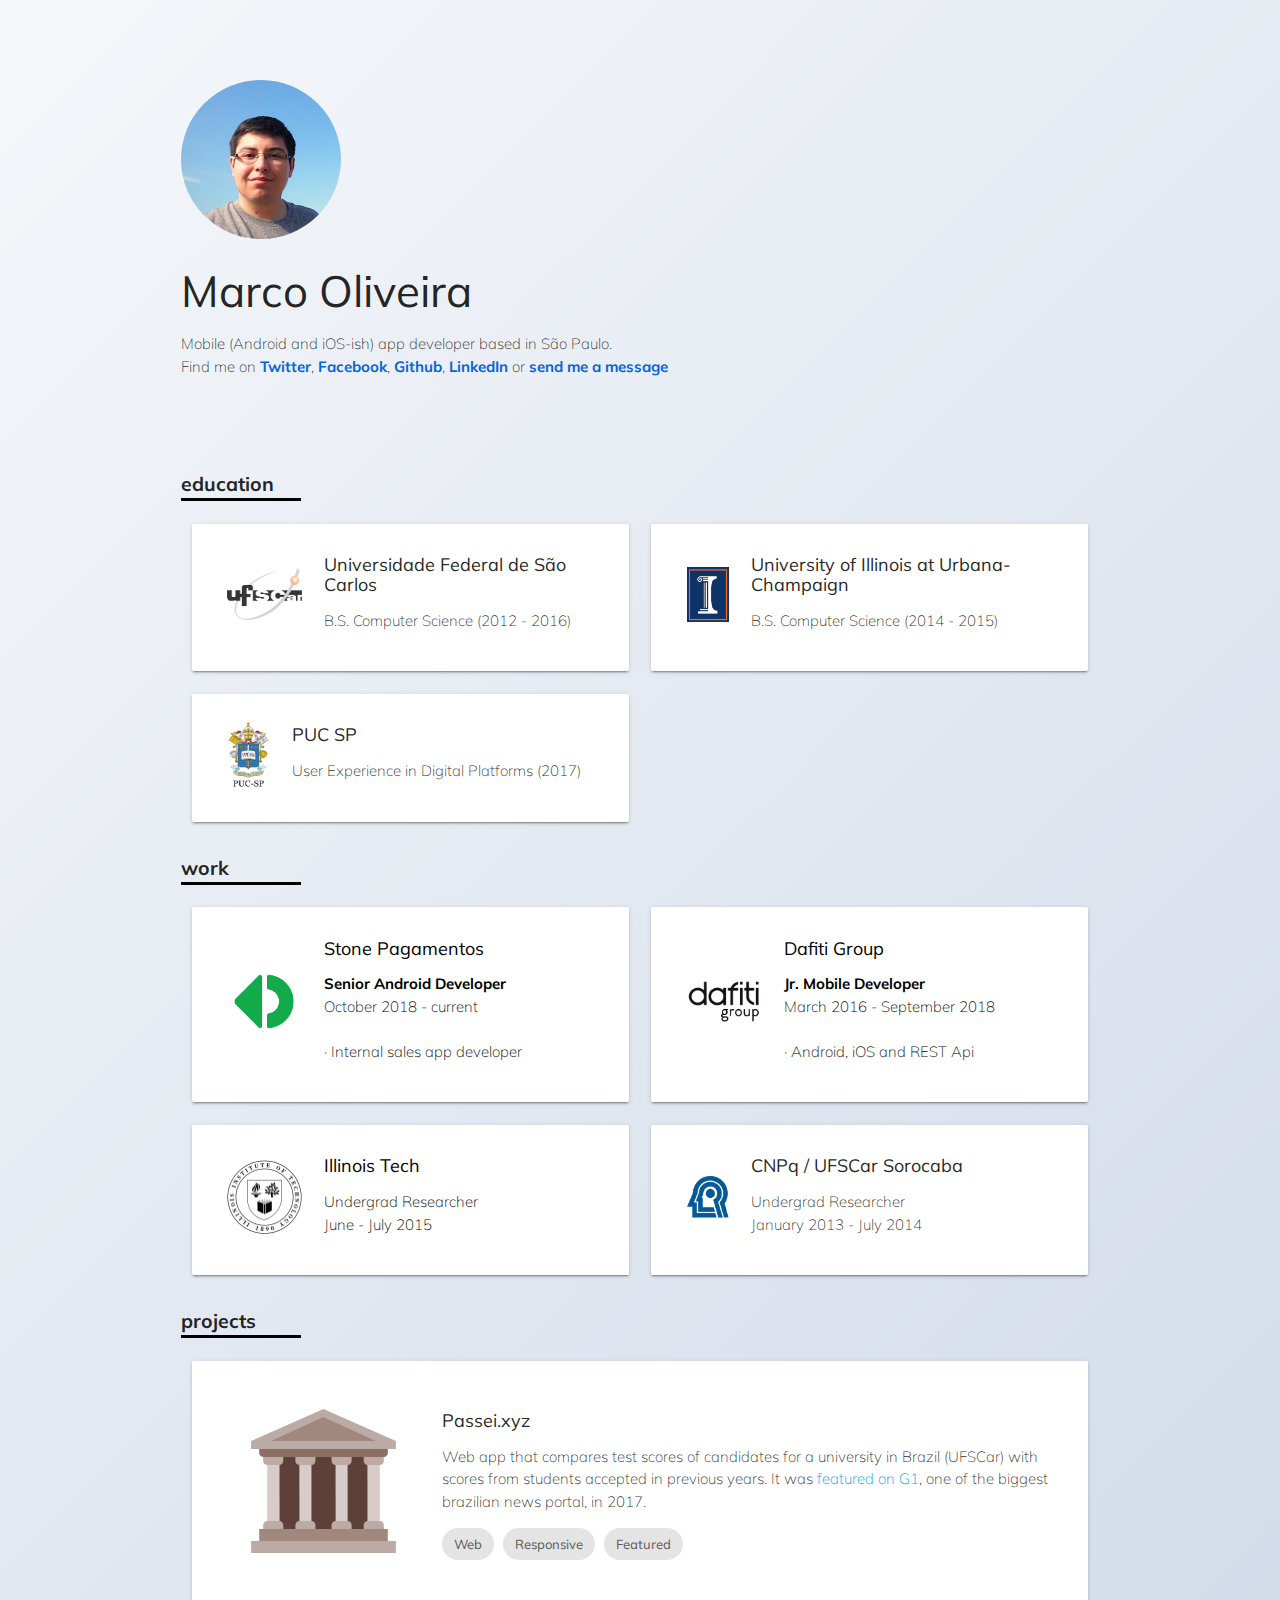
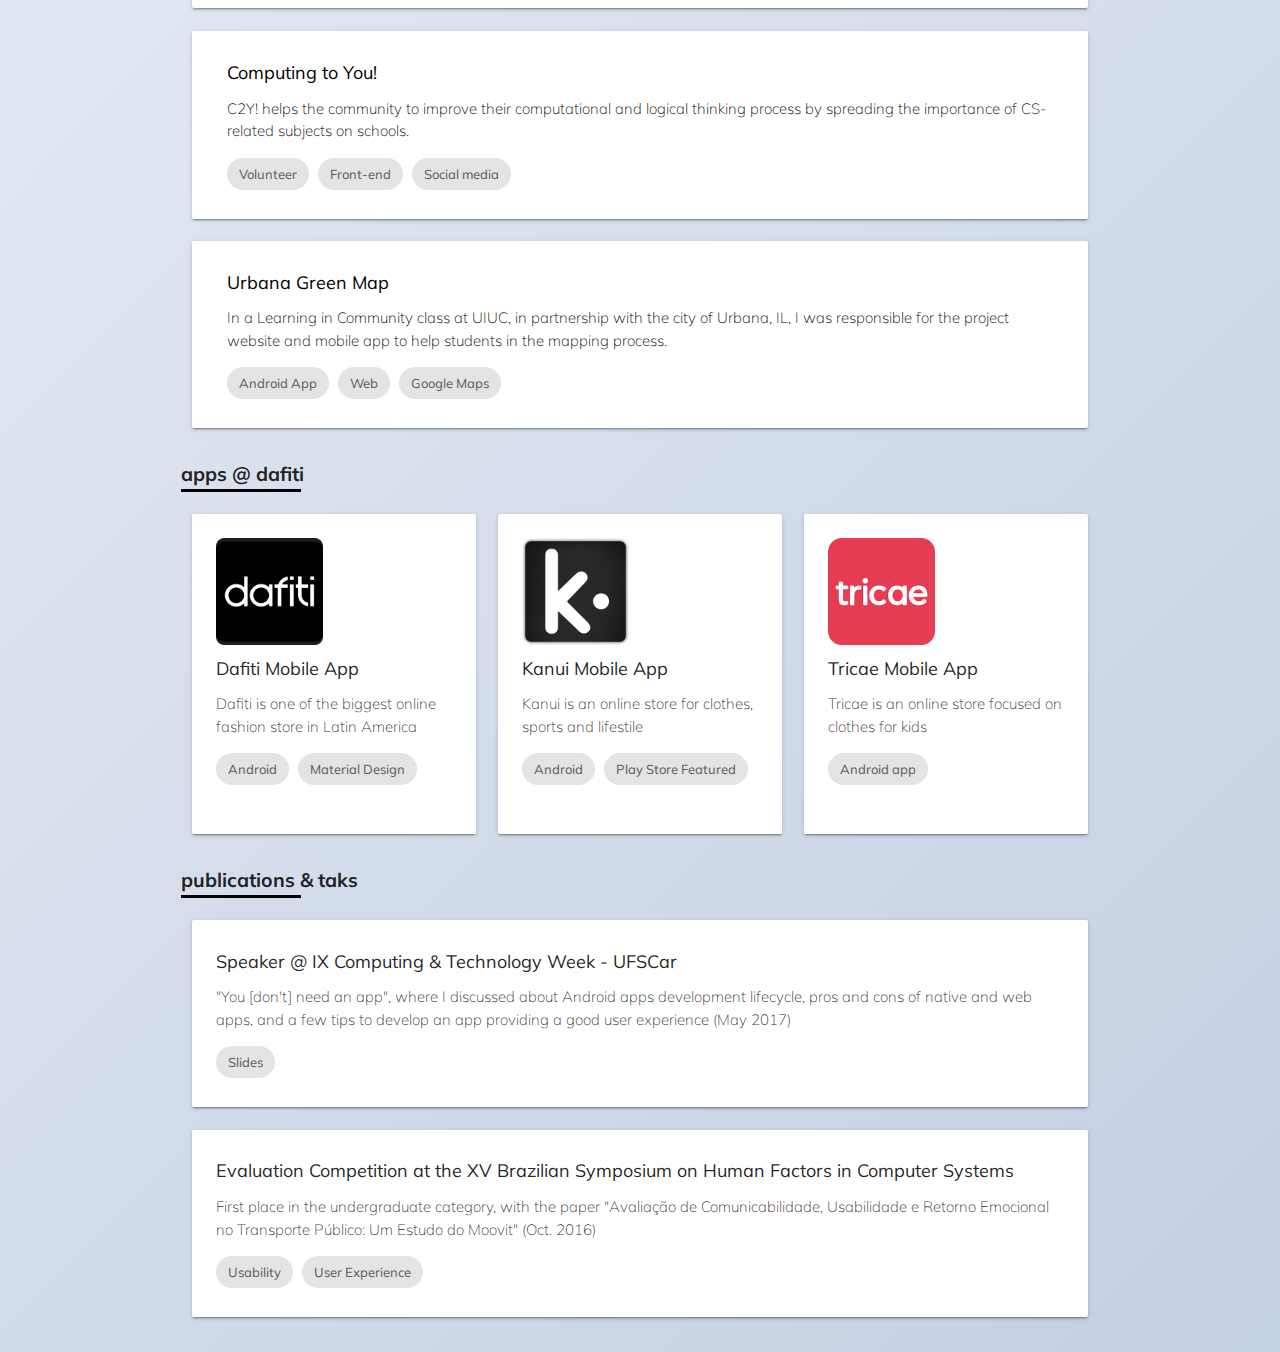
==== index.html @ 2e14934d "first commit" ====
<!doctype html>
<html lang="en">
<head>
	<meta charset="UTF-8">
	<title>Marco Oliveira</title>

	<link rel="stylesheet" href="./css/normalize.css">
	<link rel="stylesheet" href="./css/materialize.min.css">
	<link rel="stylesheet" href="./css/styles.css">
	<link href="https://fonts.googleapis.com/css?family=Lato|Muli" rel="stylesheet">
	<meta name="viewport" content="width=device-width, user-scalable=no, initial-scale=1.0, maximum-scale=1.0, minimum-scale=1.0">
</head>

<body>

	<main class="container">

		<section id="intro">
			<div class="row">
				<img class="profile-pic circle responsive-img" src="./img/me/profile.jpg">
				<h3>Marco Oliveira</h3>
				<p>Mobile (Android and iOS-ish) app developer based in São Paulo.
				<br>Find me on <a href="https://twitter.com/maarcooliveira" class="social-link">Twitter</a>, <a href="https://facebook.com/maarcooliveira" class="social-link">Facebook</a>, <a href="https://github.com/maarcooliveira" class="social-link">Github</a>, <a href="https://linkedin.com/in/maarcooliveira" class="social-link">LinkedIn</a> or <a href="mailto:oliveira.marco.andre@gmail.com" class="social-link">send me a message</a></p>
				<!-- social network icons -->
			</div>
		</section>

		<section id="edu">
			<div class="row">
				<h4 class="section-title">education</h4>
				<div class="divider"></div>

				

				<div class="col s12 m6">
					<div class="card-panel white">
						<div class="valign-wrapper">
							<div class="col s3">
								<img class="edu-image responsive-img" src="./img/edu/ufscar.png">
							</div>
							<div class="col s9">
								<h6>Universidade Federal de São Carlos</h6>
								<p class="text-justify">B.S. Computer Science (2012 - 2016)</p>
							</div>
						</div>
					</div>
				</div>

				<div class="col s12 m6">
					<div class="card-panel white">
						<div class="valign-wrapper">
							<div class="col s2">
								<img class="edu-image responsive-img" src="./img/edu/uiuc.png">
							</div>
							<div class="col s10">
								<h6>University of Illinois at Urbana-Champaign</h6>
								<p class="text-justify">B.S. Computer Science (2014 - 2015)</p>
							</div>
						</div>
					</div>
				</div>

				<div class="col s12 m6">
					<div class="card-panel white">
						<div class="valign-wrapper">
							<div class="col s2">
								<img class="edu-image responsive-img" src="./img/edu/puc.png">
							</div>
							<div class="col s10">
								<h6>PUC SP</h6>
								<p class="text-justify">User Experience in Digital Platforms (2017)</p>
							</div>
						</div>
					</div>
				</div>
			</div>
		</section>

		<section id="work">
			<div class="row">
				<h4 class="section-title">work</h4>
				<div class="divider"></div>

				<div class="col s12 m6">
					<div class="card-panel white hoverable">
						<a class="valign-wrapper card-link" href="https://www.stone.com.br" target="_blank">
							<div class="col s3">
								<img class="edu-image responsive-img" src="./img/work/stone.png">
							</div>
							<div class="col s9">
								<h6>Stone Pagamentos</h6>
								<p class="text-justify"><b>Senior Android Developer</b> <br>October 2018 - current
								<!-- <br> · Android developer -->
								<!-- <br> · Mobile API developer -->
								<br><br> · Internal sales app developer</p>
							</div>
						</a>
					</div>
				</div>

				<div class="col s12 m6">
					<div class="card-panel white hoverable">
						<a class="valign-wrapper card-link" href="https://dafiti.com.br" target="_blank">
							<div class="col s3">
								<img class="edu-image responsive-img" src="./img/work/dafiti.png">
							</div>
							<div class="col s9">
								<h6>Dafiti Group</h6>
								<p class="text-justify"><b>Jr. Mobile Developer</b> <br>March 2016 - September 2018
								<!-- <br> · Android developer -->
								<!-- <br> · Mobile API developer -->
								<br><br> · Android, iOS and REST Api</p>
							</div>
						</a>
					</div>
				</div>

				<div class="col s12 m6">
					<div class="card-panel white hoverable">
						<a class="valign-wrapper card-link" href="https://iit.edu" target="_blank">
							<div class="col s3">
								<img class="edu-image responsive-img" src="./img/work/iit.png">
							</div>
							<div class="col s9">
								<h6>Illinois Tech</h6>
								<p class="text-justify">Undergrad Researcher <br>June - July 2015</p>
							</div>
						</a>
					</div>
				</div>

				<div class="col s12 m6">
					<div class="card-panel white">
						<div class="valign-wrapper">
							<div class="col s2">
								<img class="edu-image responsive-img" src="./img/work/cnpq.png">
							</div>
							<div class="col s10">
								<h6>CNPq / UFSCar Sorocaba</h6>
								<p class="text-justify">Undergrad Researcher <br>January 2013 - July 2014</p>
							</div>
						</div>
					</div>
				</div>
			</div>
		</section>

		<section id="projects">
			<div class="row">
				<h4 class="section-title">projects</h4>
				<div class="divider"></div>

				<div class="col s12">
					<div class="card-panel white hide-on-small-only">
						<div class="valign-wrapper">
							<div class="col s4">
								<img class="edu-image responsive-img" src="./img/projects/passei.svg">
							</div>
							<div class="col s12">
								<h6>Passei.xyz</h6>
								<p class="text-justify">Web app that compares test scores of candidates for a university in Brazil (UFSCar) with scores from students accepted in previous years. It was <a href="http://g1.globo.com/sp/sao-carlos-regiao/noticia/2017/01/veterano-da-ufscar-cria-site-para-ajudar-estudantes-em-busca-de-vaga.html">featured on G1</a>, one of the biggest brazilian news portal, in 2017.</p>
								<div class="chip">Web</div> <div class="chip">Responsive</div> <div class="chip">Featured</div>
							</div>
						</div>
					</div>
				</div>

				<div class="col s12">
					<div class="card-panel white hide-on-med-and-up">
						<div class="row">
							<div class="col s12">
								<img class="edu-image responsive-img" src="./img/projects/passei.svg">
							</div>
							<div class="col s12">
								<h6>Passei.xyz</h6>
								<p class="text-justify">Web app that compares test scores of candidates for a university in Brazil (UFSCar) with scores from students accepted in previous years. It was <a href="http://g1.globo.com/sp/sao-carlos-regiao/noticia/2017/01/veterano-da-ufscar-cria-site-para-ajudar-estudantes-em-busca-de-vaga.html">featured on G1</a>, one of the biggest brazilian news portal, in 2017.</p>
								<div class="chip">Web</div> <div class="chip">Responsive</div> <div class="chip">Featured</div>
							</div>
						</div>
					</div>
				</div>

				<div class="col s12">
					<div class="card-panel white hoverable">
						<a class="valign-wrapper card-link" href="http://uxleris.sor.ufscar.br/c2y" target="_blank">
							<div class="col s12">
								<h6>Computing to You!</h6>
								<p class="text-justify">C2Y! helps the community to improve their computational and logical thinking process by spreading the importance of CS-related subjects on schools.</p>
								<div class="chip">Volunteer</div> <div class="chip">Front-end</div> <div class="chip">Social media</div>
							</div>
						</a>
					</div>
				</div>

				<div class="col s12">
					<div class="card-panel white hoverable">
						<a class="valign-wrapper card-link" href="https://guarded-castle-6498.herokuapp.com/index.html" target="_blank">
							<div class="col s12">
								<h6>Urbana Green Map</h6>
								<p class="text-justify">In a Learning in Community class at UIUC, in partnership with the city of Urbana, IL, I was responsible for the project website and mobile app to help students in the mapping process.</p>
								<div class="chip">Android App</div> <div class="chip">Web</div> <div class="chip">Google Maps</div>
							</div>
						</a>
					</div>
				</div>

				<!-- <div class="col s12">
					<div class="card-panel white hoverable">
						<a class="valign-wrapper card-link" href="https://marcooliveira.me/projects/artistfinder/#/home" target="_blank">
							<div class="col s12">
								<h6>Artist Finder</h6>
								<p class="text-justify">Artist Finder is a database for artists and bands, being a place where people can find links to all verified social networks of these artistis, links to streaming services and their official website.</p>
								<div class="chip">University project</div> <div class="chip">Full stack</div>
							</div>
						</a>
					</div>
				</div>

				<div class="col s12">
					<div class="card-panel white hoverable">
						<a class="valign-wrapper card-link" href="https://marcooliveira.me/projects/taskmanager/#/tasks" target="_blank">
							<div class="col s12">
								<h6>Task Manager</h6>
								<p class="text-justify">A web task manager application developed as an MP for my web programming class. Based in the MEAN stack, I developed an API and the web app to consume it.</p>
							</div>
						</a>
					</div>
				</div>

				<div class="col s12">
					<div class="card-panel white hoverable">
						<a class="valign-wrapper card-link" href="https://github.com/maarcooliveira/Weather" target="_blank">
							<div class="col s12">
								<h6>Weather App</h6>
								<p class="text-justify">A simple Android Weather application that I developed during an internship position process as Android developer. Weather data taken using OpenWeatherMap API.</p>
							</div>
						</a>
					</div>
				</div> -->

			</div>
		</section>

		<section id="projects-work">
			<div class="row">
				<h4 class="section-title">apps @ dafiti</h4>
				<div class="divider"></div>

				<div class="col s12 m6 l4">
					<div class="card-panel white">
						<div class="row">
							<div class="col s4 m6">
								<img class="edu-image responsive-img" src="./img/projects/dafiti.webp">
							</div>
							<div class="col s12">
								<h6>Dafiti Mobile App</h6>
								<p class="text-justify">Dafiti is one of the biggest online fashion store in Latin America</p>
								<div class="chip">Android</div> <div class="chip">Material Design</div>
							</div>
						</div>
					</div>
				</div>

				<div class="col s12 m6 l4">
					<div class="card-panel white">
						<div class="row">
							<div class="col s4 m6">
								<img class="edu-image responsive-img" src="./img/projects/kanui.webp">
							</div>
							<div class="col s12">
								<h6>Kanui Mobile App</h6>
								<p class="text-justify">Kanui is an online store for clothes, sports and lifestile</p>
								<div class="chip">Android</div> <div class="chip">Play Store Featured</div>
							</div>
						</div>
					</div>
				</div>

				<div class="col s12 m6 l4">
					<div class="card-panel white">
						<div class="row">
							<div class="col s4 m6">
								<img class="edu-image responsive-img" src="./img/projects/tricae.webp">
							</div>
							<div class="col s12">
								<h6>Tricae Mobile App</h6>
								<p></p>
								<p class="text-justify">Tricae is an online store focused on clothes for kids</p>
								<div class="chip">Android app</div>
							</div>
						</div>
					</div>
				</div>

			</div>
		</section>

		<section id="publications">
			<div class="row">
				<h4 class="section-title">publications & taks</h4>
				<div class="divider"></div>

				<div class="col s12">
					<div class="card-panel white">
						<h6>Speaker @ IX Computing & Technology Week - UFSCar</h6>
						<p class="text-justify">"You [don't] need an app", where I discussed about Android apps development lifecycle, pros and cons of native and web apps, and a few tips to develop an app providing a good user experience (May 2017)</p>
						<a class="valign-wrapper card-link" href="http://bit.do/slides-secot" target="_blank"><div class="chip">Slides</div></a>
					</div>
				</div>

				<div class="col s12">
					<div class="card-panel white">
						<h6>Evaluation Competition at the XV Brazilian Symposium on Human Factors in Computer Systems</h6>
						<p class="text-justify">First place in the undergraduate category, with the paper "Avaliação de Comunicabilidade, Usabilidade e Retorno Emocional no Transporte Público: Um Estudo do Moovit" (Oct. 2016)</p>
						<div class="chip">Usability</div> <div class="chip">User Experience</div>
					</div>
				</div>
			</div>
		</section>

		<!-- <section id="skills">
			<h4 class="section-title">skills & tools</h4>
			<div class="divider"></div>
		</section> -->

	</main>

	<script src="./lib/jquery-2.1.3.min/index.js"></script>
	<script src="./js/script.js"></script>
	<script src="./js/materialize.min.js"></script>
	<script>
     (function(i,s,o,g,r,a,m){i['GoogleAnalyticsObject']=r;i[r]=i[r]||function(){
     (i[r].q=i[r].q||[]).push(arguments)},i[r].l=1*new Date();a=s.createElement(o),
     m=s.getElementsByTagName(o)[0];a.async=1;a.src=g;m.parentNode.insertBefore(a,m)
     })(window,document,'script','//www.google-analytics.com/analytics.js','ga');

     ga('create', 'UA-48088392-2', 'auto');
     ga('require', 'displayfeatures');
     ga('send', 'pageview');

   </script>
   <script type="application/ld+json">
   { "@context" : "http://schema.org",
     "@type" : "Person",
     "name" : "Marco Oliveira",
     "url" : "https://marcooliveira.me",
     "jobTitle" : "Android Developer",
     "sameAs" : [ "http://www.facebook.com/maarcooliveira",
         "http://instagram.com/maarcooliveira",
         "http://www.linkedin.com/in/maarcooliveira",
         "http://twitter.com/maarcooliveira"] 
   }
   </script>
</body>
</html>
---- css/styles.css ----
body {
	/*background: #f9f9f9;*/
	font-weight: 200;
	font-family: 'Muli', sans-serif;
	/*background-image: linear-gradient(120deg, #84fab0 0%, #8fd3f4 100%);*/
	/*background-image: linear-gradient(to top, #cfd9df 0%, #e2ebf0 100%);*/
	background-image: linear-gradient(135deg, #f5f7fa 0%, #c3cfe2 100%);
}

.e3du-image {
	height: 100px;
	padding: 20px;
}

.profile-pic {
	width: 160px;
}

#intro {
	margin-top: 80px;
	margin-bottom: 80px;
}

h6 {
	font-size: 1.2em;
}

h4 {
	/*font-weight: 700;*/
}

.social-link {
	font-weight: 700;
	color: #0366dd;
}

.divider {
	width: 120px;
	height: 3px;
	background: #000;
	margin-top: -10px;
	margin-bottom: 15px;
}

.section-title {
	font-weight: 700;
	font-size: 1.3em;
}

.card-link {
	color: #000000;
}

.card-link:hover {
	cursor: pointer;
}
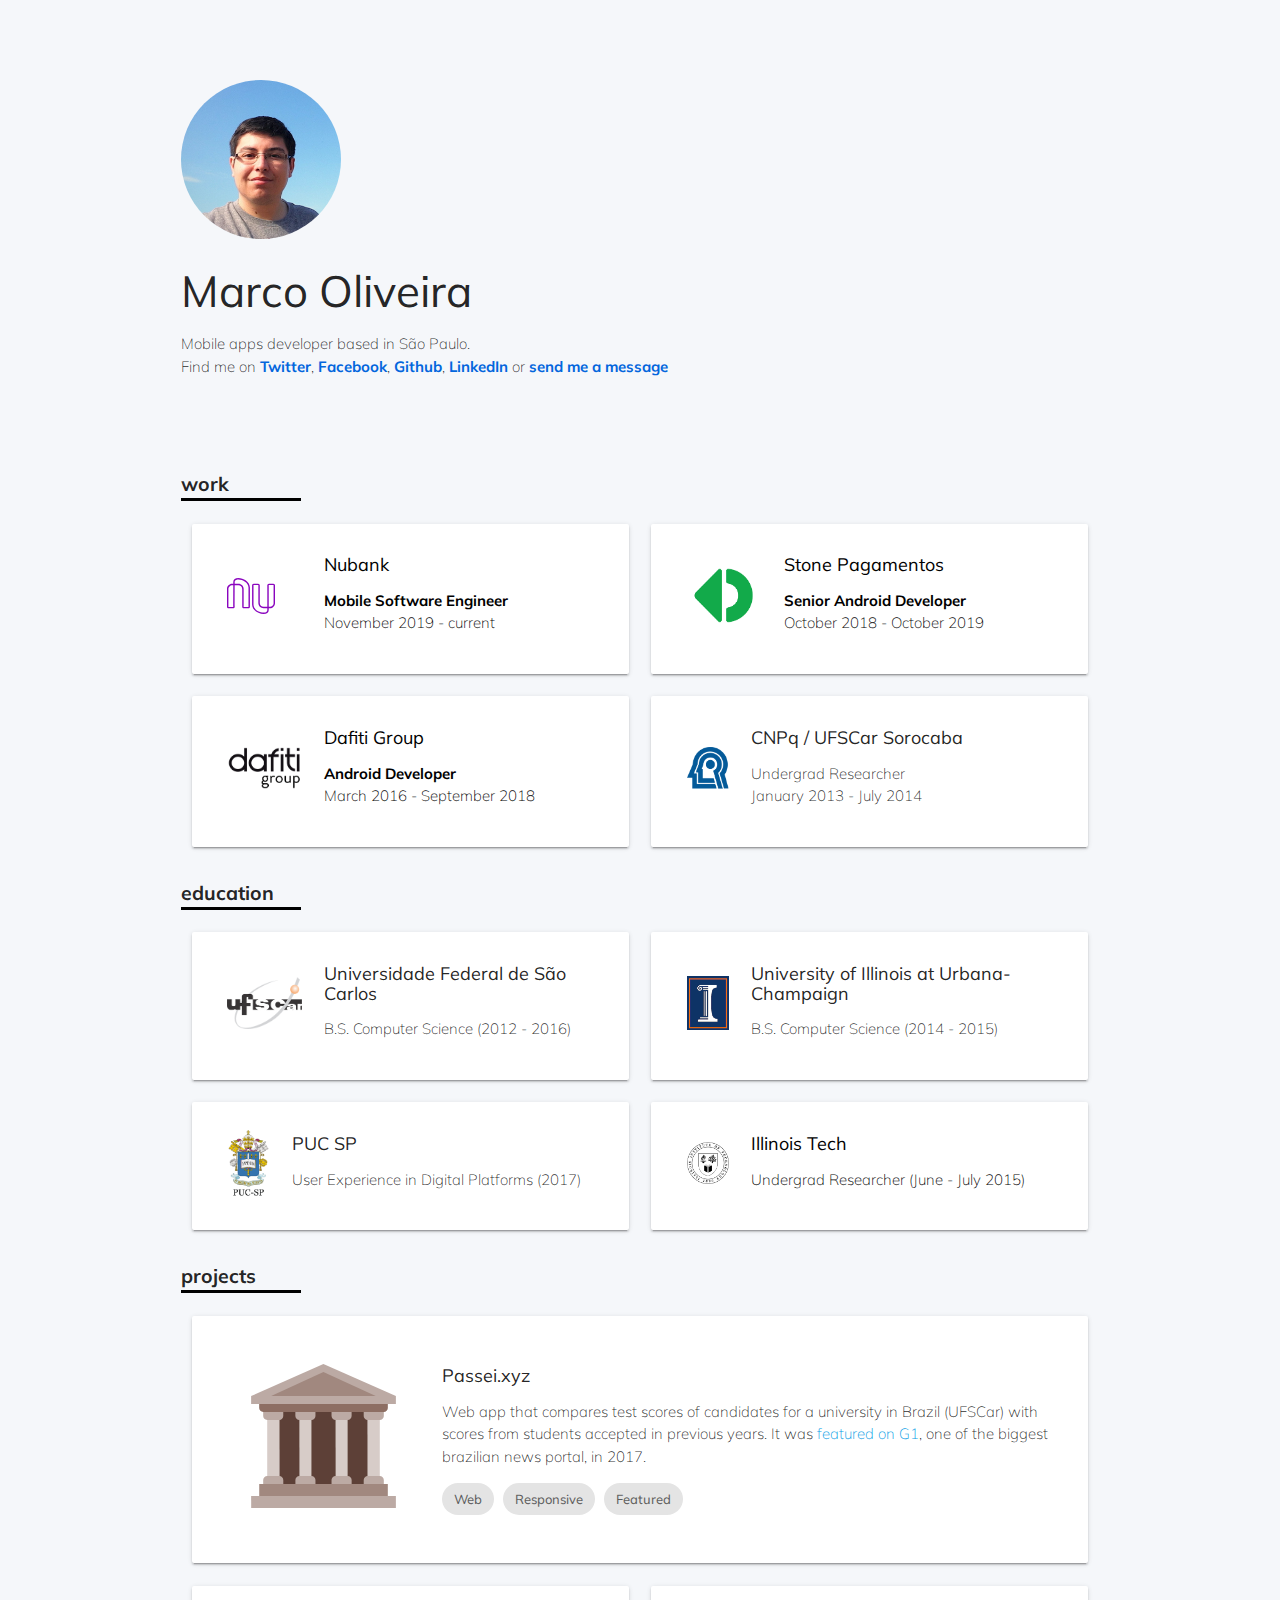
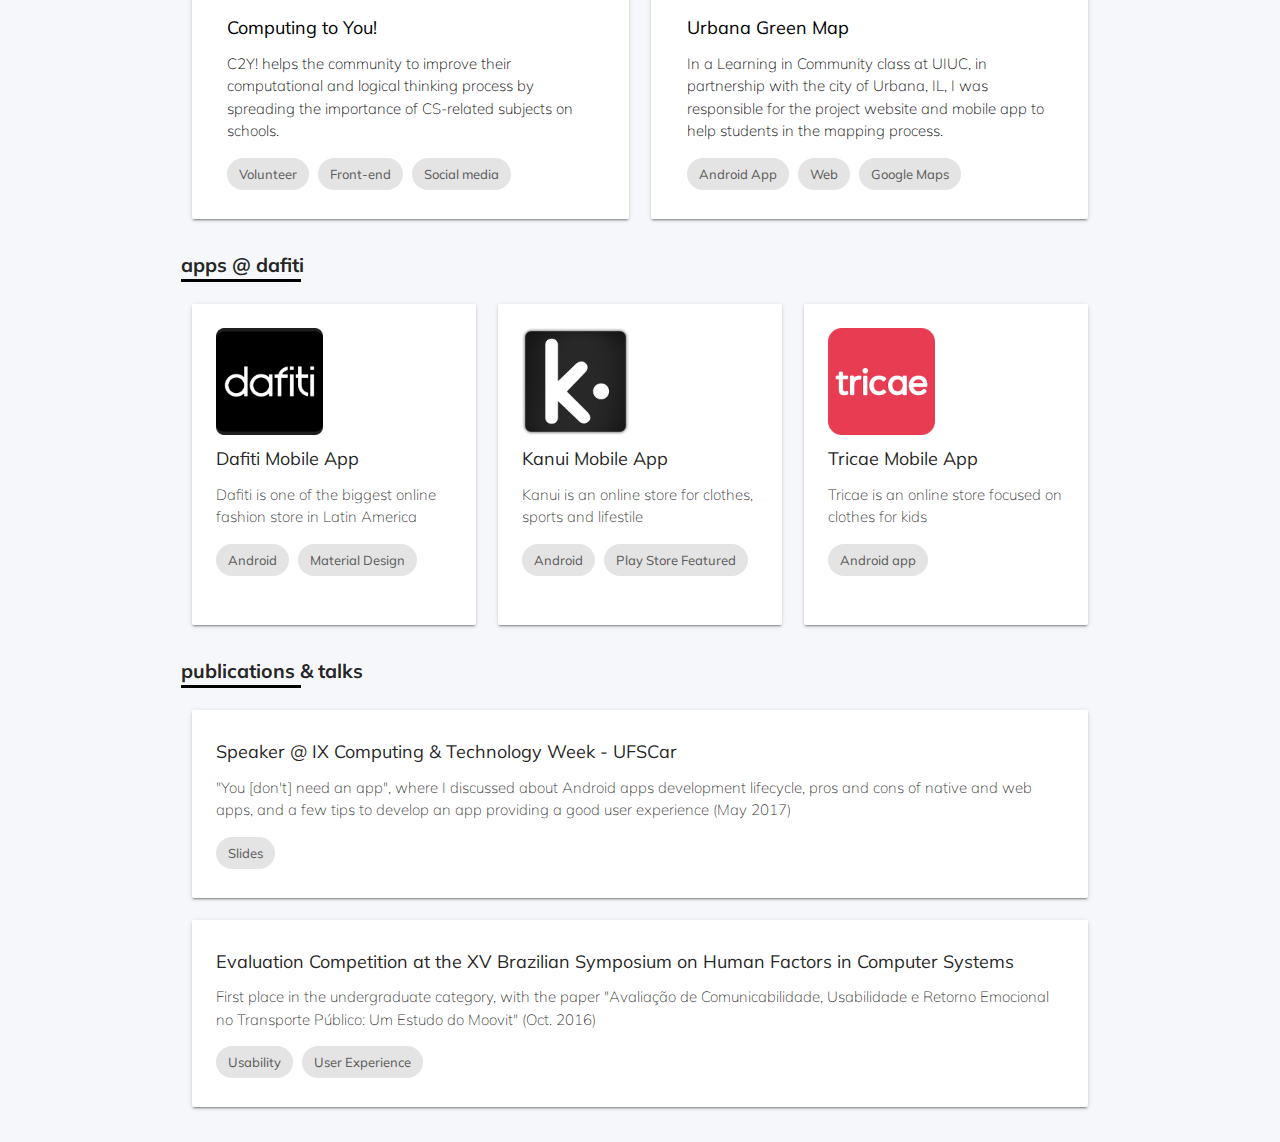
==== commit 2bac2c98: "Added new work" ====
--- a/index.html
+++ b/index.html
@@ -19,18 +19,88 @@
 			<div class="row">
 				<img class="profile-pic circle responsive-img" src="./img/me/profile.jpg">
 				<h3>Marco Oliveira</h3>
-				<p>Mobile (Android and iOS-ish) app developer based in São Paulo.
+				<p>Mobile apps developer based in São Paulo.
 				<br>Find me on <a href="https://twitter.com/maarcooliveira" class="social-link">Twitter</a>, <a href="https://facebook.com/maarcooliveira" class="social-link">Facebook</a>, <a href="https://github.com/maarcooliveira" class="social-link">Github</a>, <a href="https://linkedin.com/in/maarcooliveira" class="social-link">LinkedIn</a> or <a href="mailto:oliveira.marco.andre@gmail.com" class="social-link">send me a message</a></p>
 				<!-- social network icons -->
 			</div>
 		</section>
 
+		<section id="work">
+			<div class="row">
+				<h4 class="section-title">work</h4>
+				<div class="divider"></div>
+
+				<div class="col s12 m6">
+					<div class="card-panel white hoverable">
+						<a class="valign-wrapper card-link" href="https://www.nubank.com.br" target="_blank">
+							<div class="col s3">
+								<img class="edu-image responsive-img" src="./img/work/nubank.svg">
+							</div>
+							<div class="col s9">
+								<h6>Nubank</h6>
+								<p class="text-justify"><b>Mobile Software Engineer</b> <br>November 2019 - current
+								<!-- <br> · Android developer -->
+								<!-- <br> · Mobile API developer -->
+								<!-- <br><br> · Empowering people with great banking experience</p> -->
+							</div>
+						</a>
+					</div>
+				</div>
+
+				<div class="col s12 m6">
+					<div class="card-panel white hoverable">
+						<a class="valign-wrapper card-link" href="https://www.stone.com.br" target="_blank">
+							<div class="col s3">
+								<img class="edu-image responsive-img" src="./img/work/stone.png">
+							</div>
+							<div class="col s9">
+								<h6>Stone Pagamentos</h6>
+								<p class="text-justify"><b>Senior Android Developer</b> <br>October 2018 - October 2019
+								<!-- <br> · Android developer -->
+								<!-- <br> · Mobile API developer -->
+								<!-- <br><br> · Internal sales app developer</p> -->
+							</div>
+						</a>
+					</div>
+				</div>
+
+				<div class="col s12 m6">
+					<div class="card-panel white hoverable">
+						<a class="valign-wrapper card-link" href="https://dafiti.com.br" target="_blank">
+							<div class="col s3">
+								<img class="edu-image responsive-img" src="./img/work/dafiti.png">
+							</div>
+							<div class="col s9">
+								<h6>Dafiti Group</h6>
+								<p class="text-justify"><b>Android Developer</b> <br>March 2016 - September 2018
+								<!-- <br> · Android developer -->
+								<!-- <br> · Mobile API developer -->
+								<!-- <br><br> · Android, iOS and REST Api</p> -->
+							</div>
+						</a>
+					</div>
+				</div>
+
+				<div class="col s12 m6">
+					<div class="card-panel white">
+						<div class="valign-wrapper">
+							<div class="col s2">
+								<img class="edu-image responsive-img" src="./img/work/cnpq.png">
+							</div>
+							<div class="col s10">
+								<h6>CNPq / UFSCar Sorocaba</h6>
+								<p class="text-justify">Undergrad Researcher <br>January 2013 - July 2014</p>
+							</div>
+						</div>
+					</div>
+				</div>
+			</div>
+		</section>
+
 		<section id="edu">
 			<div class="row">
 				<h4 class="section-title">education</h4>
 				<div class="divider"></div>
-
-				
 
 				<div class="col s12 m6">
 					<div class="card-panel white">
@@ -73,75 +143,21 @@
 						</div>
 					</div>
 				</div>
-			</div>
-		</section>
-
-		<section id="work">
-			<div class="row">
-				<h4 class="section-title">work</h4>
-				<div class="divider"></div>
-
-				<div class="col s12 m6">
-					<div class="card-panel white hoverable">
-						<a class="valign-wrapper card-link" href="https://www.stone.com.br" target="_blank">
-							<div class="col s3">
-								<img class="edu-image responsive-img" src="./img/work/stone.png">
-							</div>
-							<div class="col s9">
-								<h6>Stone Pagamentos</h6>
-								<p class="text-justify"><b>Senior Android Developer</b> <br>October 2018 - current
-								<!-- <br> · Android developer -->
-								<!-- <br> · Mobile API developer -->
-								<br><br> · Internal sales app developer</p>
-							</div>
-						</a>
-					</div>
-				</div>
-
-				<div class="col s12 m6">
-					<div class="card-panel white hoverable">
-						<a class="valign-wrapper card-link" href="https://dafiti.com.br" target="_blank">
-							<div class="col s3">
-								<img class="edu-image responsive-img" src="./img/work/dafiti.png">
-							</div>
-							<div class="col s9">
-								<h6>Dafiti Group</h6>
-								<p class="text-justify"><b>Jr. Mobile Developer</b> <br>March 2016 - September 2018
-								<!-- <br> · Android developer -->
-								<!-- <br> · Mobile API developer -->
-								<br><br> · Android, iOS and REST Api</p>
-							</div>
-						</a>
-					</div>
-				</div>
 
 				<div class="col s12 m6">
 					<div class="card-panel white hoverable">
 						<a class="valign-wrapper card-link" href="https://iit.edu" target="_blank">
-							<div class="col s3">
+							<div class="col s2">
 								<img class="edu-image responsive-img" src="./img/work/iit.png">
 							</div>
-							<div class="col s9">
+							<div class="col s10">
 								<h6>Illinois Tech</h6>
-								<p class="text-justify">Undergrad Researcher <br>June - July 2015</p>
-							</div>
-						</a>
-					</div>
-				</div>
-
-				<div class="col s12 m6">
-					<div class="card-panel white">
-						<div class="valign-wrapper">
-							<div class="col s2">
-								<img class="edu-image responsive-img" src="./img/work/cnpq.png">
-							</div>
-							<div class="col s10">
-								<h6>CNPq / UFSCar Sorocaba</h6>
-								<p class="text-justify">Undergrad Researcher <br>January 2013 - July 2014</p>
-							</div>
-						</div>
-					</div>
-				</div>
+								<p class="text-justify">Undergrad Researcher (June - July 2015)</p>
+							</div>
+						</a>
+					</div>
+				</div>
+
 			</div>
 		</section>
 
@@ -180,7 +196,7 @@
 					</div>
 				</div>
 
-				<div class="col s12">
+				<div class="col s12 m6">
 					<div class="card-panel white hoverable">
 						<a class="valign-wrapper card-link" href="http://uxleris.sor.ufscar.br/c2y" target="_blank">
 							<div class="col s12">
@@ -192,7 +208,7 @@
 					</div>
 				</div>
 
-				<div class="col s12">
+				<div class="col s12 m6">
 					<div class="card-panel white hoverable">
 						<a class="valign-wrapper card-link" href="https://guarded-castle-6498.herokuapp.com/index.html" target="_blank">
 							<div class="col s12">
@@ -297,7 +313,7 @@
 
 		<section id="publications">
 			<div class="row">
-				<h4 class="section-title">publications & taks</h4>
+				<h4 class="section-title">publications & talks</h4>
 				<div class="divider"></div>
 
 				<div class="col s12">
--- a/css/styles.css
+++ b/css/styles.css
@@ -1,10 +1,10 @@
 body {
-	/*background: #f9f9f9;*/
+	background: #f5f7fa;
 	font-weight: 200;
 	font-family: 'Muli', sans-serif;
 	/*background-image: linear-gradient(120deg, #84fab0 0%, #8fd3f4 100%);*/
 	/*background-image: linear-gradient(to top, #cfd9df 0%, #e2ebf0 100%);*/
-	background-image: linear-gradient(135deg, #f5f7fa 0%, #c3cfe2 100%);
+	/*background-image: linear-gradient(135deg, #f5f7fa 0%, #c3cfe2 100%);*/
 }
 
 .e3du-image {
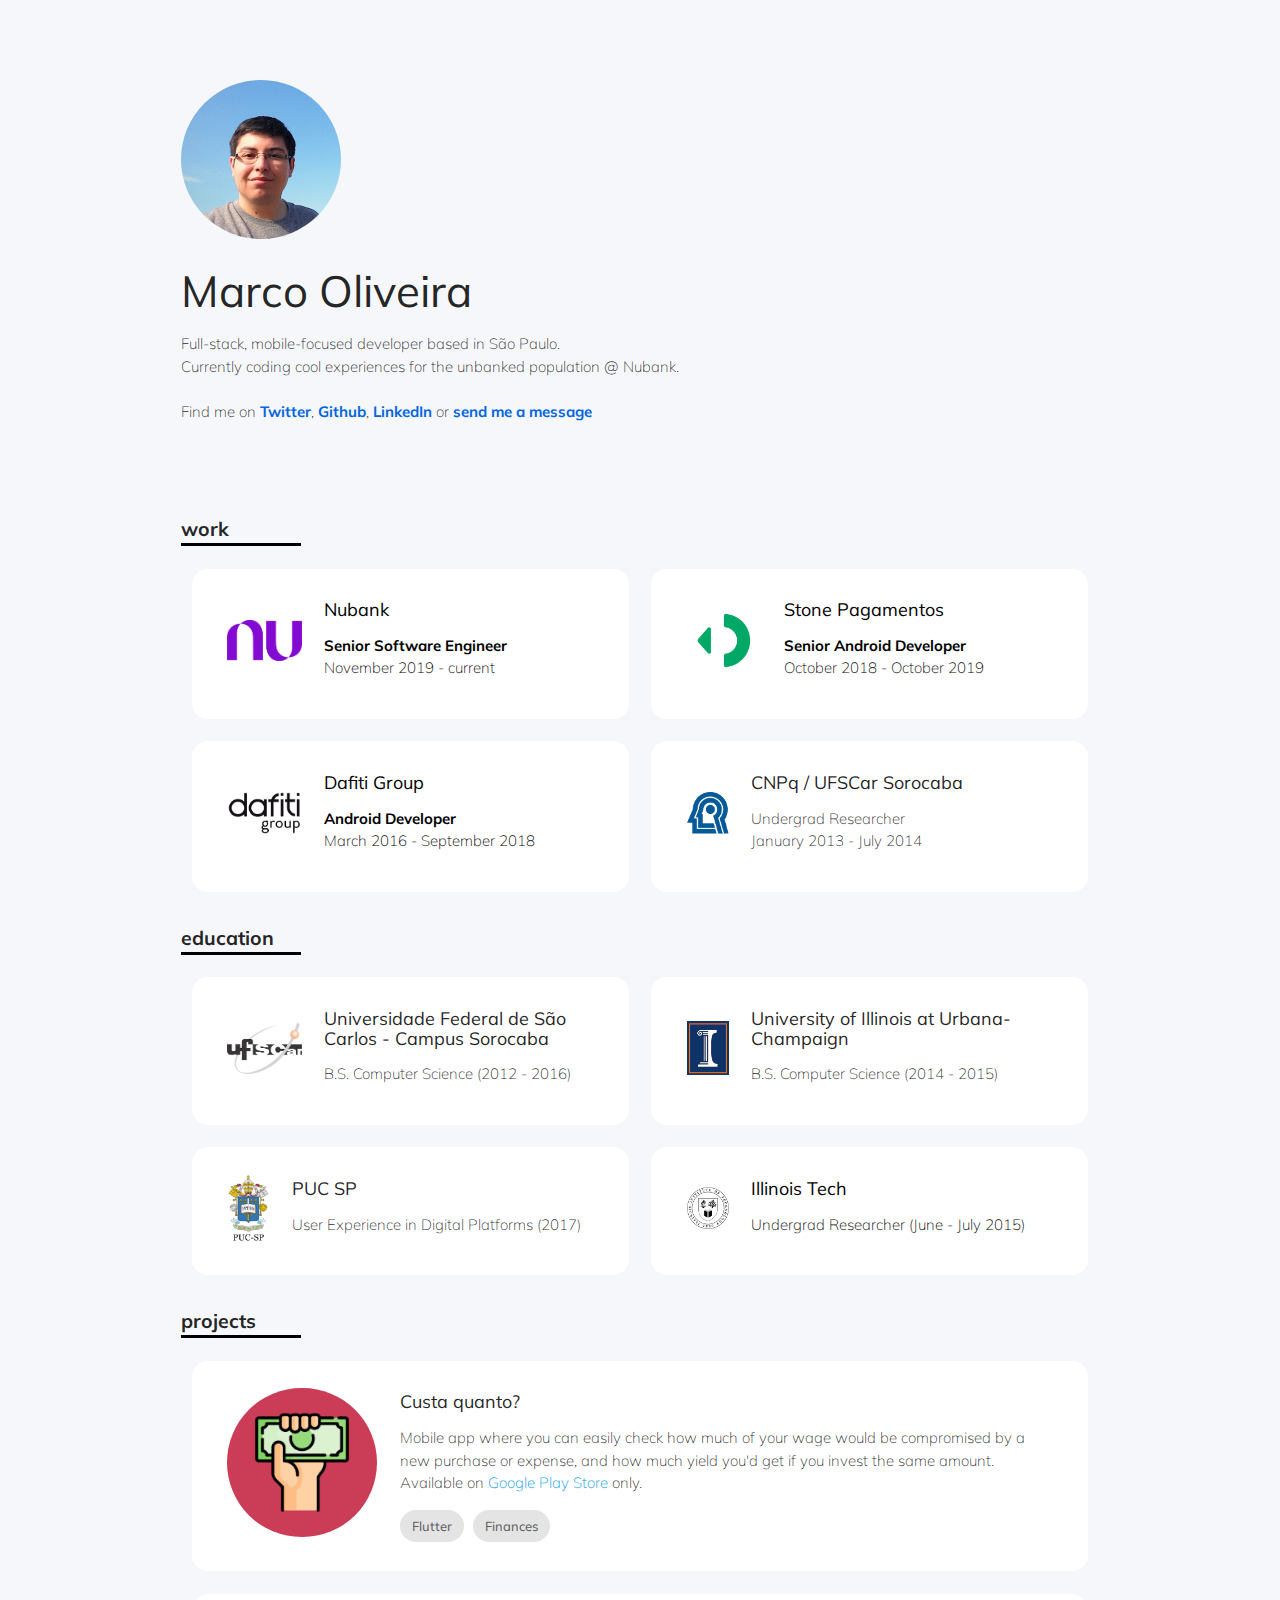
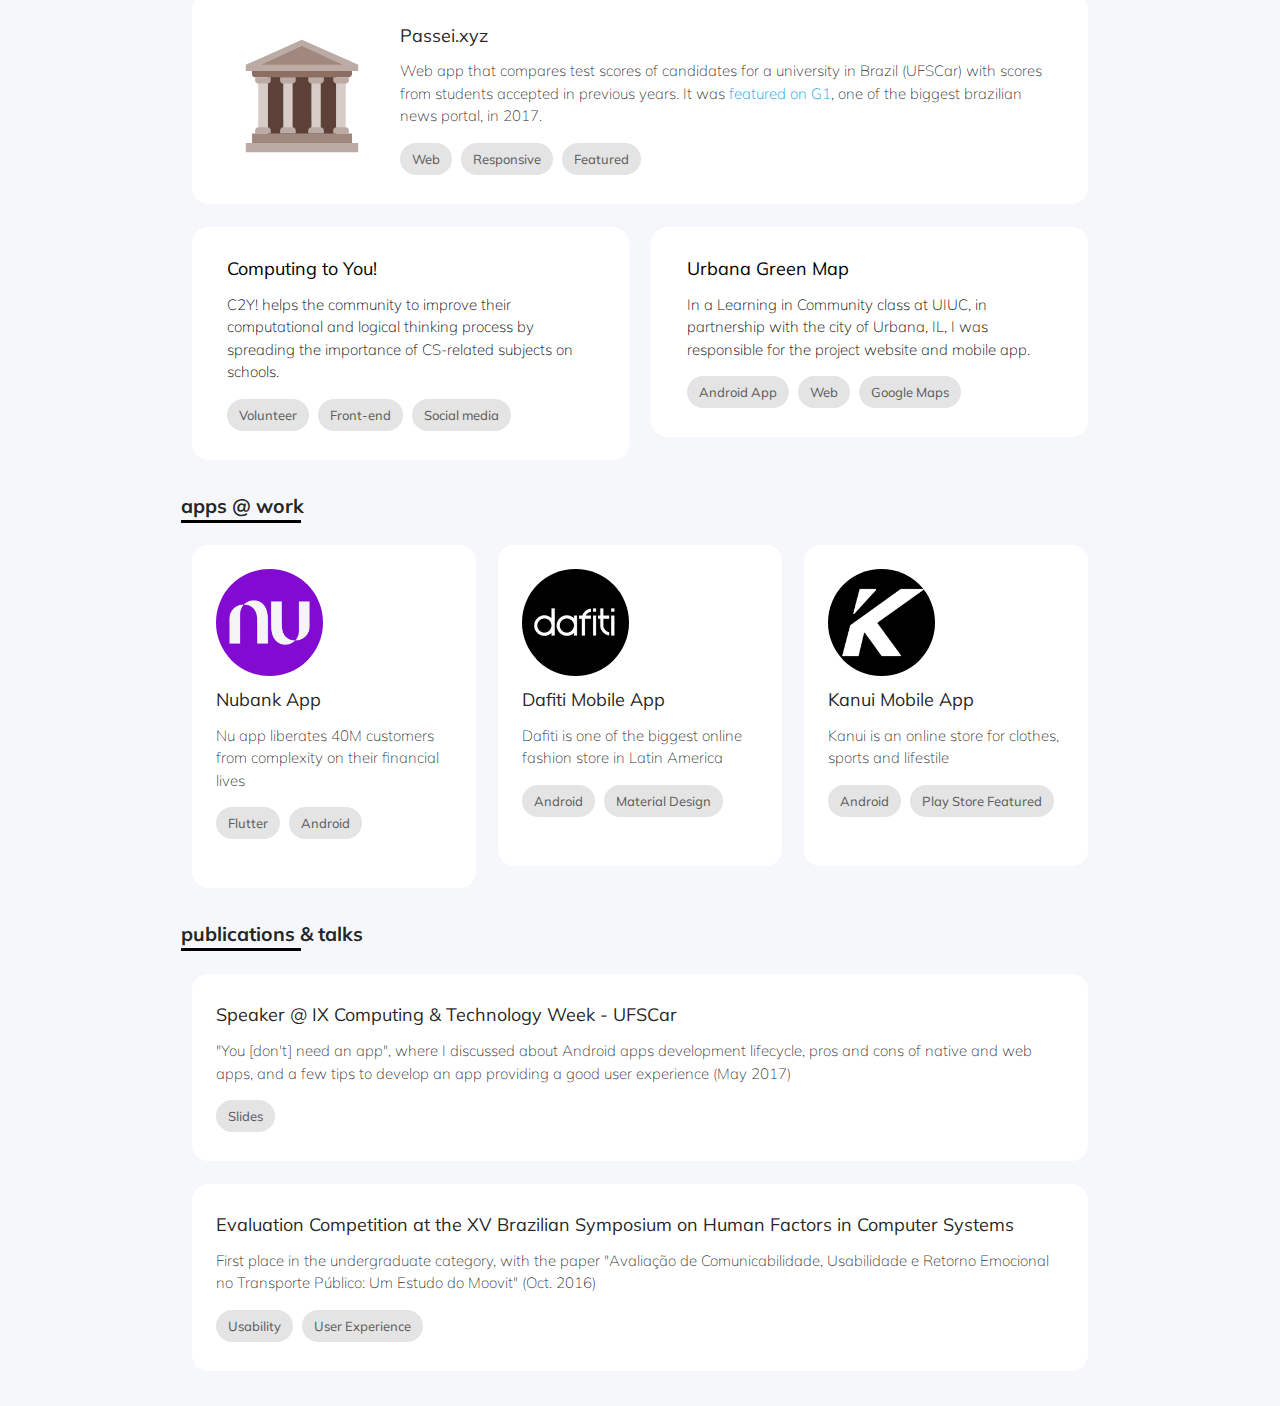
==== commit f272aa58: "2021 update" ====
--- a/index.html
+++ b/index.html
@@ -19,9 +19,9 @@
 			<div class="row">
 				<img class="profile-pic circle responsive-img" src="./img/me/profile.jpg">
 				<h3>Marco Oliveira</h3>
-				<p>Mobile apps developer based in São Paulo.
-				<br>Find me on <a href="https://twitter.com/maarcooliveira" class="social-link">Twitter</a>, <a href="https://facebook.com/maarcooliveira" class="social-link">Facebook</a>, <a href="https://github.com/maarcooliveira" class="social-link">Github</a>, <a href="https://linkedin.com/in/maarcooliveira" class="social-link">LinkedIn</a> or <a href="mailto:oliveira.marco.andre@gmail.com" class="social-link">send me a message</a></p>
-				<!-- social network icons -->
+				<p>Full-stack, mobile-focused developer based in São Paulo. 
+				<br>Currently coding cool experiences for the unbanked population @ Nubank.<br>
+				<br>Find me on <a href="https://twitter.com/maarcooliveira" class="social-link">Twitter</a>, <a href="https://github.com/maarcooliveira" class="social-link">Github</a>, <a href="https://linkedin.com/in/maarcooliveira" class="social-link">LinkedIn</a> or <a href="mailto:oliveira.marco.andre@gmail.com" class="social-link">send me a message</a></p>
 			</div>
 		</section>
 
@@ -31,14 +31,14 @@
 				<div class="divider"></div>
 
 				<div class="col s12 m6">
-					<div class="card-panel white hoverable">
+					<div class="card-panel white hoverable z-depth-0">
 						<a class="valign-wrapper card-link" href="https://www.nubank.com.br" target="_blank">
 							<div class="col s3">
-								<img class="edu-image responsive-img" src="./img/work/nubank.svg">
+								<img class="edu-image responsive-img" src="./img/work/nubank.png">
 							</div>
 							<div class="col s9">
 								<h6>Nubank</h6>
-								<p class="text-justify"><b>Mobile Software Engineer</b> <br>November 2019 - current
+								<p class="text-justify"><b>Senior Software Engineer</b> <br>November 2019 - current
 								<!-- <br> · Android developer -->
 								<!-- <br> · Mobile API developer -->
 								<!-- <br><br> · Empowering people with great banking experience</p> -->
@@ -48,7 +48,7 @@
 				</div>
 
 				<div class="col s12 m6">
-					<div class="card-panel white hoverable">
+					<div class="card-panel white hoverable z-depth-0">
 						<a class="valign-wrapper card-link" href="https://www.stone.com.br" target="_blank">
 							<div class="col s3">
 								<img class="edu-image responsive-img" src="./img/work/stone.png">
@@ -65,7 +65,7 @@
 				</div>
 
 				<div class="col s12 m6">
-					<div class="card-panel white hoverable">
+					<div class="card-panel white hoverable z-depth-0">
 						<a class="valign-wrapper card-link" href="https://dafiti.com.br" target="_blank">
 							<div class="col s3">
 								<img class="edu-image responsive-img" src="./img/work/dafiti.png">
@@ -82,7 +82,7 @@
 				</div>
 
 				<div class="col s12 m6">
-					<div class="card-panel white">
+					<div class="card-panel white z-depth-0">
 						<div class="valign-wrapper">
 							<div class="col s2">
 								<img class="edu-image responsive-img" src="./img/work/cnpq.png">
@@ -103,13 +103,13 @@
 				<div class="divider"></div>
 
 				<div class="col s12 m6">
-					<div class="card-panel white">
+					<div class="card-panel white z-depth-0">
 						<div class="valign-wrapper">
 							<div class="col s3">
 								<img class="edu-image responsive-img" src="./img/edu/ufscar.png">
 							</div>
 							<div class="col s9">
-								<h6>Universidade Federal de São Carlos</h6>
+								<h6>Universidade Federal de São Carlos - Campus Sorocaba</h6>
 								<p class="text-justify">B.S. Computer Science (2012 - 2016)</p>
 							</div>
 						</div>
@@ -117,7 +117,7 @@
 				</div>
 
 				<div class="col s12 m6">
-					<div class="card-panel white">
+					<div class="card-panel white z-depth-0">
 						<div class="valign-wrapper">
 							<div class="col s2">
 								<img class="edu-image responsive-img" src="./img/edu/uiuc.png">
@@ -131,7 +131,7 @@
 				</div>
 
 				<div class="col s12 m6">
-					<div class="card-panel white">
+					<div class="card-panel white z-depth-0">
 						<div class="valign-wrapper">
 							<div class="col s2">
 								<img class="edu-image responsive-img" src="./img/edu/puc.png">
@@ -145,7 +145,7 @@
 				</div>
 
 				<div class="col s12 m6">
-					<div class="card-panel white hoverable">
+					<div class="card-panel white hoverable z-depth-0">
 						<a class="valign-wrapper card-link" href="https://iit.edu" target="_blank">
 							<div class="col s2">
 								<img class="edu-image responsive-img" src="./img/work/iit.png">
@@ -167,9 +167,39 @@
 				<div class="divider"></div>
 
 				<div class="col s12">
-					<div class="card-panel white hide-on-small-only">
-						<div class="valign-wrapper">
-							<div class="col s4">
+					<div class="card-panel white hide-on-small-only z-depth-0">
+						<div class="valign-wrapper">
+							<div class="col s3">
+								<img class="edu-image responsive-img circle" src="./img/projects/custa-quanto.png">
+							</div>
+							<div class="col s12">
+								<h6>Custa quanto?</h6>
+								<p class="text-justify">Mobile app where you can easily check how much of your wage would be compromised by a new purchase or expense, and how much yield you'd get if you invest the same amount. Available on <a href="https://play.google.com/store/apps/details?id=me.marcooliveira.quanto_custa">Google Play Store</a> only.</p>
+								<div class="chip">Flutter</div> <div class="chip">Finances</div>
+							</div>
+						</div>
+					</div>
+				</div>
+
+				<div class="col s12">
+					<div class="card-panel white hide-on-med-and-up z-depth-0">
+						<div class="row">
+							<div class="col s3">
+								<img class="edu-image responsive-img circle" src="./img/projects/custa-quanto.png">
+							</div>
+							<div class="col s12">
+								<h6>Custa quanto?</h6>
+								<p class="text-justify">Mobile app where you can easily check how much of your wage would be compromised by a new purchase or expense, and how much yield you'd get if you invest the same amount. Available on <a href="https://play.google.com/store/apps/details?id=me.marcooliveira.quanto_custa">Google Play Store</a> only.</p>
+								<div class="chip">Flutter</div> <div class="chip">Finances</div>
+							</div>
+						</div>
+					</div>
+				</div>
+
+				<div class="col s12">
+					<div class="card-panel white hide-on-small-only z-depth-0">
+						<div class="valign-wrapper">
+							<div class="col s3">
 								<img class="edu-image responsive-img" src="./img/projects/passei.svg">
 							</div>
 							<div class="col s12">
@@ -182,9 +212,9 @@
 				</div>
 
 				<div class="col s12">
-					<div class="card-panel white hide-on-med-and-up">
-						<div class="row">
-							<div class="col s12">
+					<div class="card-panel white hide-on-med-and-up z-depth-0">
+						<div class="row">
+							<div class="col s3">
 								<img class="edu-image responsive-img" src="./img/projects/passei.svg">
 							</div>
 							<div class="col s12">
@@ -197,7 +227,7 @@
 				</div>
 
 				<div class="col s12 m6">
-					<div class="card-panel white hoverable">
+					<div class="card-panel white hoverable z-depth-0">
 						<a class="valign-wrapper card-link" href="http://uxleris.sor.ufscar.br/c2y" target="_blank">
 							<div class="col s12">
 								<h6>Computing to You!</h6>
@@ -209,64 +239,45 @@
 				</div>
 
 				<div class="col s12 m6">
-					<div class="card-panel white hoverable">
+					<div class="card-panel white hoverable z-depth-0">
 						<a class="valign-wrapper card-link" href="https://guarded-castle-6498.herokuapp.com/index.html" target="_blank">
 							<div class="col s12">
 								<h6>Urbana Green Map</h6>
-								<p class="text-justify">In a Learning in Community class at UIUC, in partnership with the city of Urbana, IL, I was responsible for the project website and mobile app to help students in the mapping process.</p>
+								<p class="text-justify">In a Learning in Community class at UIUC, in partnership with the city of Urbana, IL, I was responsible for the project website and mobile app.</p>
 								<div class="chip">Android App</div> <div class="chip">Web</div> <div class="chip">Google Maps</div>
 							</div>
 						</a>
 					</div>
 				</div>
 
-				<!-- <div class="col s12">
-					<div class="card-panel white hoverable">
-						<a class="valign-wrapper card-link" href="https://marcooliveira.me/projects/artistfinder/#/home" target="_blank">
-							<div class="col s12">
-								<h6>Artist Finder</h6>
-								<p class="text-justify">Artist Finder is a database for artists and bands, being a place where people can find links to all verified social networks of these artistis, links to streaming services and their official website.</p>
-								<div class="chip">University project</div> <div class="chip">Full stack</div>
-							</div>
-						</a>
-					</div>
-				</div>
-
-				<div class="col s12">
-					<div class="card-panel white hoverable">
-						<a class="valign-wrapper card-link" href="https://marcooliveira.me/projects/taskmanager/#/tasks" target="_blank">
-							<div class="col s12">
-								<h6>Task Manager</h6>
-								<p class="text-justify">A web task manager application developed as an MP for my web programming class. Based in the MEAN stack, I developed an API and the web app to consume it.</p>
-							</div>
-						</a>
-					</div>
-				</div>
-
-				<div class="col s12">
-					<div class="card-panel white hoverable">
-						<a class="valign-wrapper card-link" href="https://github.com/maarcooliveira/Weather" target="_blank">
-							<div class="col s12">
-								<h6>Weather App</h6>
-								<p class="text-justify">A simple Android Weather application that I developed during an internship position process as Android developer. Weather data taken using OpenWeatherMap API.</p>
-							</div>
-						</a>
-					</div>
-				</div> -->
-
 			</div>
 		</section>
 
 		<section id="projects-work">
 			<div class="row">
-				<h4 class="section-title">apps @ dafiti</h4>
+				<h4 class="section-title">apps @ work</h4>
 				<div class="divider"></div>
 
 				<div class="col s12 m6 l4">
-					<div class="card-panel white">
+					<div class="card-panel white z-depth-0">
 						<div class="row">
 							<div class="col s4 m6">
-								<img class="edu-image responsive-img" src="./img/projects/dafiti.webp">
+								<img class="edu-image responsive-img circle" src="./img/projects/nubank.png">
+							</div>
+							<div class="col s12">
+								<h6>Nubank App</h6>
+								<p class="text-justify">Nu app liberates 40M customers from complexity on their financial lives</p>
+								<div class="chip">Flutter</div> <div class="chip">Android</div>
+							</div>
+						</div>
+					</div>
+				</div>
+
+				<div class="col s12 m6 l4">
+					<div class="card-panel white z-depth-0">
+						<div class="row">
+							<div class="col s4 m6">
+								<img class="edu-image responsive-img circle" src="./img/projects/dafiti.png">
 							</div>
 							<div class="col s12">
 								<h6>Dafiti Mobile App</h6>
@@ -278,10 +289,10 @@
 				</div>
 
 				<div class="col s12 m6 l4">
-					<div class="card-panel white">
+					<div class="card-panel white z-depth-0">
 						<div class="row">
 							<div class="col s4 m6">
-								<img class="edu-image responsive-img" src="./img/projects/kanui.webp">
+								<img class="edu-image responsive-img circle" src="./img/projects/kanui.png">
 							</div>
 							<div class="col s12">
 								<h6>Kanui Mobile App</h6>
@@ -292,22 +303,6 @@
 					</div>
 				</div>
 
-				<div class="col s12 m6 l4">
-					<div class="card-panel white">
-						<div class="row">
-							<div class="col s4 m6">
-								<img class="edu-image responsive-img" src="./img/projects/tricae.webp">
-							</div>
-							<div class="col s12">
-								<h6>Tricae Mobile App</h6>
-								<p></p>
-								<p class="text-justify">Tricae is an online store focused on clothes for kids</p>
-								<div class="chip">Android app</div>
-							</div>
-						</div>
-					</div>
-				</div>
-
 			</div>
 		</section>
 
@@ -317,7 +312,7 @@
 				<div class="divider"></div>
 
 				<div class="col s12">
-					<div class="card-panel white">
+					<div class="card-panel white z-depth-0">
 						<h6>Speaker @ IX Computing & Technology Week - UFSCar</h6>
 						<p class="text-justify">"You [don't] need an app", where I discussed about Android apps development lifecycle, pros and cons of native and web apps, and a few tips to develop an app providing a good user experience (May 2017)</p>
 						<a class="valign-wrapper card-link" href="http://bit.do/slides-secot" target="_blank"><div class="chip">Slides</div></a>
@@ -325,7 +320,7 @@
 				</div>
 
 				<div class="col s12">
-					<div class="card-panel white">
+					<div class="card-panel white z-depth-0">
 						<h6>Evaluation Competition at the XV Brazilian Symposium on Human Factors in Computer Systems</h6>
 						<p class="text-justify">First place in the undergraduate category, with the paper "Avaliação de Comunicabilidade, Usabilidade e Retorno Emocional no Transporte Público: Um Estudo do Moovit" (Oct. 2016)</p>
 						<div class="chip">Usability</div> <div class="chip">User Experience</div>
@@ -333,11 +328,6 @@
 				</div>
 			</div>
 		</section>
-
-		<!-- <section id="skills">
-			<h4 class="section-title">skills & tools</h4>
-			<div class="divider"></div>
-		</section> -->
 
 	</main>
 
@@ -360,7 +350,7 @@
      "@type" : "Person",
      "name" : "Marco Oliveira",
      "url" : "https://marcooliveira.me",
-     "jobTitle" : "Android Developer",
+     "jobTitle" : "Software Engineer",
      "sameAs" : [ "http://www.facebook.com/maarcooliveira",
          "http://instagram.com/maarcooliveira",
          "http://www.linkedin.com/in/maarcooliveira",
--- a/css/styles.css
+++ b/css/styles.css
@@ -25,10 +25,6 @@
 	font-size: 1.2em;
 }
 
-h4 {
-	/*font-weight: 700;*/
-}
-
 .social-link {
 	font-weight: 700;
 	color: #0366dd;
